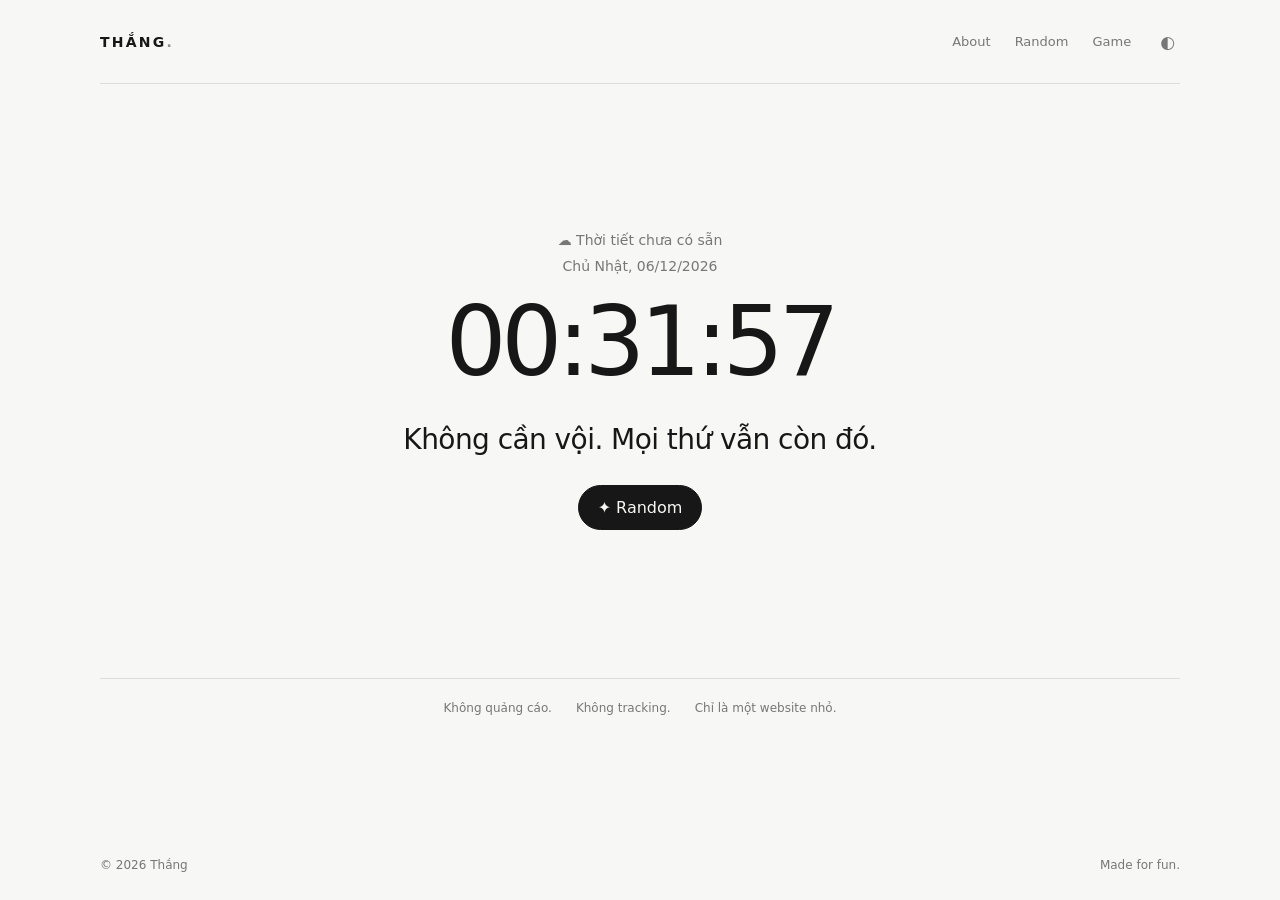
==== index.html @ 0d557f8f "Add files via upload" ====
<!doctype html>
<html lang="vi">
<head>
  <meta charset="utf-8">
  <meta name="viewport" content="width=device-width, initial-scale=1">
  <meta name="description" content="Một góc nhỏ trên Internet.">
  <meta name="theme-color" content="#f7f7f5">
  <title>Thắng — Một góc nhỏ trên Internet</title>
  <link rel="stylesheet" href="style.css">
</head>
<body>
  <div class="page-shell">
    <header class="topbar">
      <a class="logo" href="index.html">THẮNG<span>.</span></a>
      <nav>
        <a href="about.html">About</a>
        <a href="random.html">Random</a>
        <a href="game.html">Game</a>
        <button id="themeToggle" class="icon-btn" aria-label="Đổi giao diện">◐</button>
      </nav>
    </header>

    <main class="hero">
      <div class="weather" id="weather">Đang xem thời tiết…</div>
      <div class="date" id="date"></div>
      <div class="clock" id="clock">00:00:00</div>
      <p class="greeting" id="greeting"></p>
      <button class="primary-btn" id="randomGreeting">✦ Random</button>
    </main>

    <section class="quiet-note">
      <span>Không quảng cáo.</span>
      <span>Không tracking.</span>
      <span>Chỉ là một website nhỏ.</span>
    </section>

    <footer class="footer">
      <span>© <span id="year"></span> Thắng</span>
      <span>Made for fun.</span>
    </footer>
  </div>
  <script src="script.js"></script>
</body>
</html>
---- style.css ----
:root {
  --bg: #f7f7f5;
  --text: #171717;
  --muted: #777;
  --line: #deded9;
  --card: #fff;
  --accent: #171717;
  --shadow: 0 18px 60px rgba(0,0,0,.06);
}
:root.dark {
  --bg: #11110f;
  --text: #f3f3ef;
  --muted: #a5a5a0;
  --line: #30302c;
  --card: #191917;
  --accent: #f3f3ef;
  --shadow: 0 18px 60px rgba(0,0,0,.25);
}
* { box-sizing: border-box; }
html { scroll-behavior: smooth; }
body {
  margin: 0;
  min-height: 100vh;
  background: var(--bg);
  color: var(--text);
  font-family: Inter, ui-sans-serif, system-ui, -apple-system, BlinkMacSystemFont, "Segoe UI", sans-serif;
  transition: background .35s ease, color .35s ease;
}
a { color: inherit; text-decoration: none; }
button, input { font: inherit; }
.page-shell {
  width: min(1080px, calc(100% - 40px));
  min-height: 100vh;
  margin: auto;
  display: flex;
  flex-direction: column;
}
.topbar {
  height: 84px;
  display: flex;
  align-items: center;
  justify-content: space-between;
  border-bottom: 1px solid var(--line);
}
.logo {
  font-size: 14px;
  font-weight: 800;
  letter-spacing: .16em;
}
.logo span { opacity: .45; }
nav { display: flex; align-items: center; gap: 24px; }
nav a { font-size: 13px; color: var(--muted); transition: color .2s; }
nav a:hover, nav a.active { color: var(--text); }
.icon-btn {
  border: 0;
  background: transparent;
  color: var(--muted);
  cursor: pointer;
  padding: 5px;
  font-size: 17px;
}
.hero {
  min-height: 66vh;
  display: flex;
  flex-direction: column;
  align-items: center;
  justify-content: center;
  text-align: center;
  animation: appear .8s ease both;
}
.weather, .date { color: var(--muted); font-size: 14px; }
.date { margin-top: 10px; }
.clock {
  margin-top: 20px;
  font-size: clamp(48px, 10vw, 96px);
  line-height: 1;
  font-weight: 300;
  letter-spacing: -.055em;
  font-variant-numeric: tabular-nums;
}
.greeting {
  max-width: 600px;
  margin: 30px 20px 26px;
  min-height: 30px;
  font-size: clamp(20px, 3vw, 28px);
  line-height: 1.4;
  letter-spacing: -.02em;
}
.primary-btn, .secondary-btn {
  border-radius: 999px;
  padding: 12px 19px;
  cursor: pointer;
  transition: transform .2s, opacity .2s, background .2s;
}
.primary-btn {
  border: 1px solid var(--accent);
  background: var(--accent);
  color: var(--bg);
}
.primary-btn:hover, .secondary-btn:hover { transform: translateY(-2px); }
.secondary-btn {
  border: 1px solid var(--line);
  background: transparent;
  color: var(--text);
}
.quiet-note {
  border-top: 1px solid var(--line);
  padding: 22px 0;
  display: flex;
  gap: 24px;
  justify-content: center;
  color: var(--muted);
  font-size: 12px;
}
.footer {
  margin-top: auto;
  padding: 24px 0 28px;
  display: flex;
  justify-content: space-between;
  color: var(--muted);
  font-size: 12px;
}
.content {
  width: min(680px, 100%);
  padding: 110px 0 80px;
  margin: auto;
}
.eyebrow {
  font-size: 11px;
  letter-spacing: .18em;
  color: var(--muted);
  margin: 0 0 20px;
}
h1 {
  font-size: clamp(42px, 8vw, 72px);
  letter-spacing: -.055em;
  line-height: 1;
  margin: 0 0 35px;
  font-weight: 400;
}
.prose {
  color: var(--muted);
  font-size: 18px;
  line-height: 1.8;
  max-width: 590px;
}
.text-link {
  display: inline-block;
  margin-top: 48px;
  font-size: 14px;
  border-bottom: 1px solid var(--line);
  padding-bottom: 4px;
}
.random-page { text-align: center; }
.random-card {
  min-height: 310px;
  padding: 60px 30px;
  display: flex;
  flex-direction: column;
  justify-content: center;
  align-items: center;
  background: var(--card);
  border: 1px solid var(--line);
  border-radius: 24px;
  box-shadow: var(--shadow);
  margin-bottom: 26px;
}
.random-symbol { font-size: 42px; margin-bottom: 25px; }
.random-card p {
  margin: 0;
  font-size: clamp(21px, 4vw, 32px);
  line-height: 1.35;
  max-width: 560px;
}
.pop { animation: pop .45s ease both; }
.game-page { max-width: 680px; }
.muted { color: var(--muted); line-height: 1.6; }
.game-box {
  margin-top: 35px;
  padding: 28px;
  background: var(--card);
  border: 1px solid var(--line);
  border-radius: 22px;
  box-shadow: var(--shadow);
}
.game-box label { display: block; font-size: 13px; color: var(--muted); margin-bottom: 8px; }
.guess-row { display: flex; gap: 10px; }
.guess-row input {
  width: 100%;
  min-width: 0;
  border: 1px solid var(--line);
  background: var(--bg);
  color: var(--text);
  border-radius: 999px;
  padding: 12px 16px;
  outline: none;
}
.guess-row input:focus { border-color: var(--text); }
.game-message { min-height: 26px; margin: 25px 0 12px; }
.attempts, .best { color: var(--muted); font-size: 13px; }
.new-game {}
.error-page {
  flex: 1;
  min-height: calc(100vh - 84px);
  display: flex;
  flex-direction: column;
  justify-content: center;
  align-items: flex-start;
  padding-bottom: 80px;
}
.error-code {
  font-size: clamp(100px, 25vw, 240px);
  line-height: .8;
  letter-spacing: -.08em;
  font-weight: 200;
  color: var(--line);
}
.error-page h1 { margin: 45px 0 12px; font-size: clamp(30px, 5vw, 52px); }
.error-page p { color: var(--muted); margin: 0 0 28px; }
@keyframes appear { from { opacity: 0; transform: translateY(10px); } to { opacity: 1; transform: none; } }
@keyframes pop { from { opacity: 0; transform: translateY(7px) scale(.98); } to { opacity: 1; transform: none; } }
@media (max-width: 620px) {
  .page-shell { width: min(100% - 28px, 1080px); }
  .topbar { height: 70px; }
  nav { gap: 13px; }
  nav a { font-size: 12px; }
  .hero { min-height: 68vh; }
  .quiet-note { flex-direction: column; align-items: center; gap: 7px; }
  .footer { padding-bottom: 20px; }
  .content { padding: 70px 0 60px; }
  .game-box { padding: 20px; }
  .guess-row { flex-direction: column; }
  .guess-row .primary-btn { width: 100%; }
}
@media (prefers-reduced-motion: reduce) {
  *, *::before, *::after { animation-duration: .01ms !important; transition-duration: .01ms !important; }
}
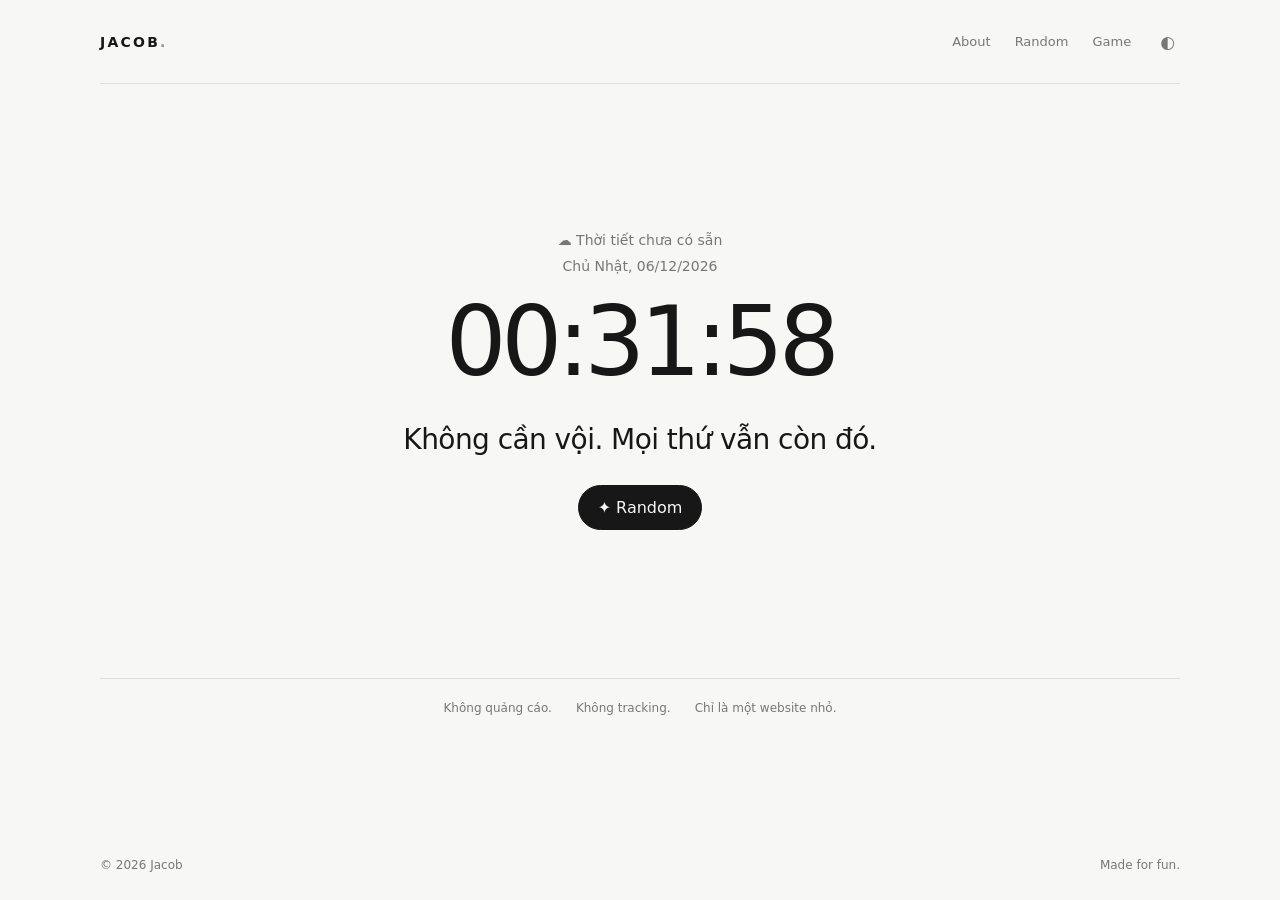
==== commit 40fde51a: "Update index.html" ====
--- a/index.html
+++ b/index.html
@@ -5,13 +5,13 @@
   <meta name="viewport" content="width=device-width, initial-scale=1">
   <meta name="description" content="Một góc nhỏ trên Internet.">
   <meta name="theme-color" content="#f7f7f5">
-  <title>Thắng — Một góc nhỏ trên Internet</title>
+  <title>Jacob — Một góc nhỏ trên Internet</title>
   <link rel="stylesheet" href="style.css">
 </head>
 <body>
   <div class="page-shell">
     <header class="topbar">
-      <a class="logo" href="index.html">THẮNG<span>.</span></a>
+      <a class="logo" href="index.html">JACOB<span>.</span></a>
       <nav>
         <a href="about.html">About</a>
         <a href="random.html">Random</a>
@@ -35,10 +35,10 @@
     </section>
 
     <footer class="footer">
-      <span>© <span id="year"></span> Thắng</span>
+      <span>© <span id="year"></span> Jacob</span>
       <span>Made for fun.</span>
     </footer>
   </div>
   <script src="script.js"></script>
 </body>
-</html>+</html>
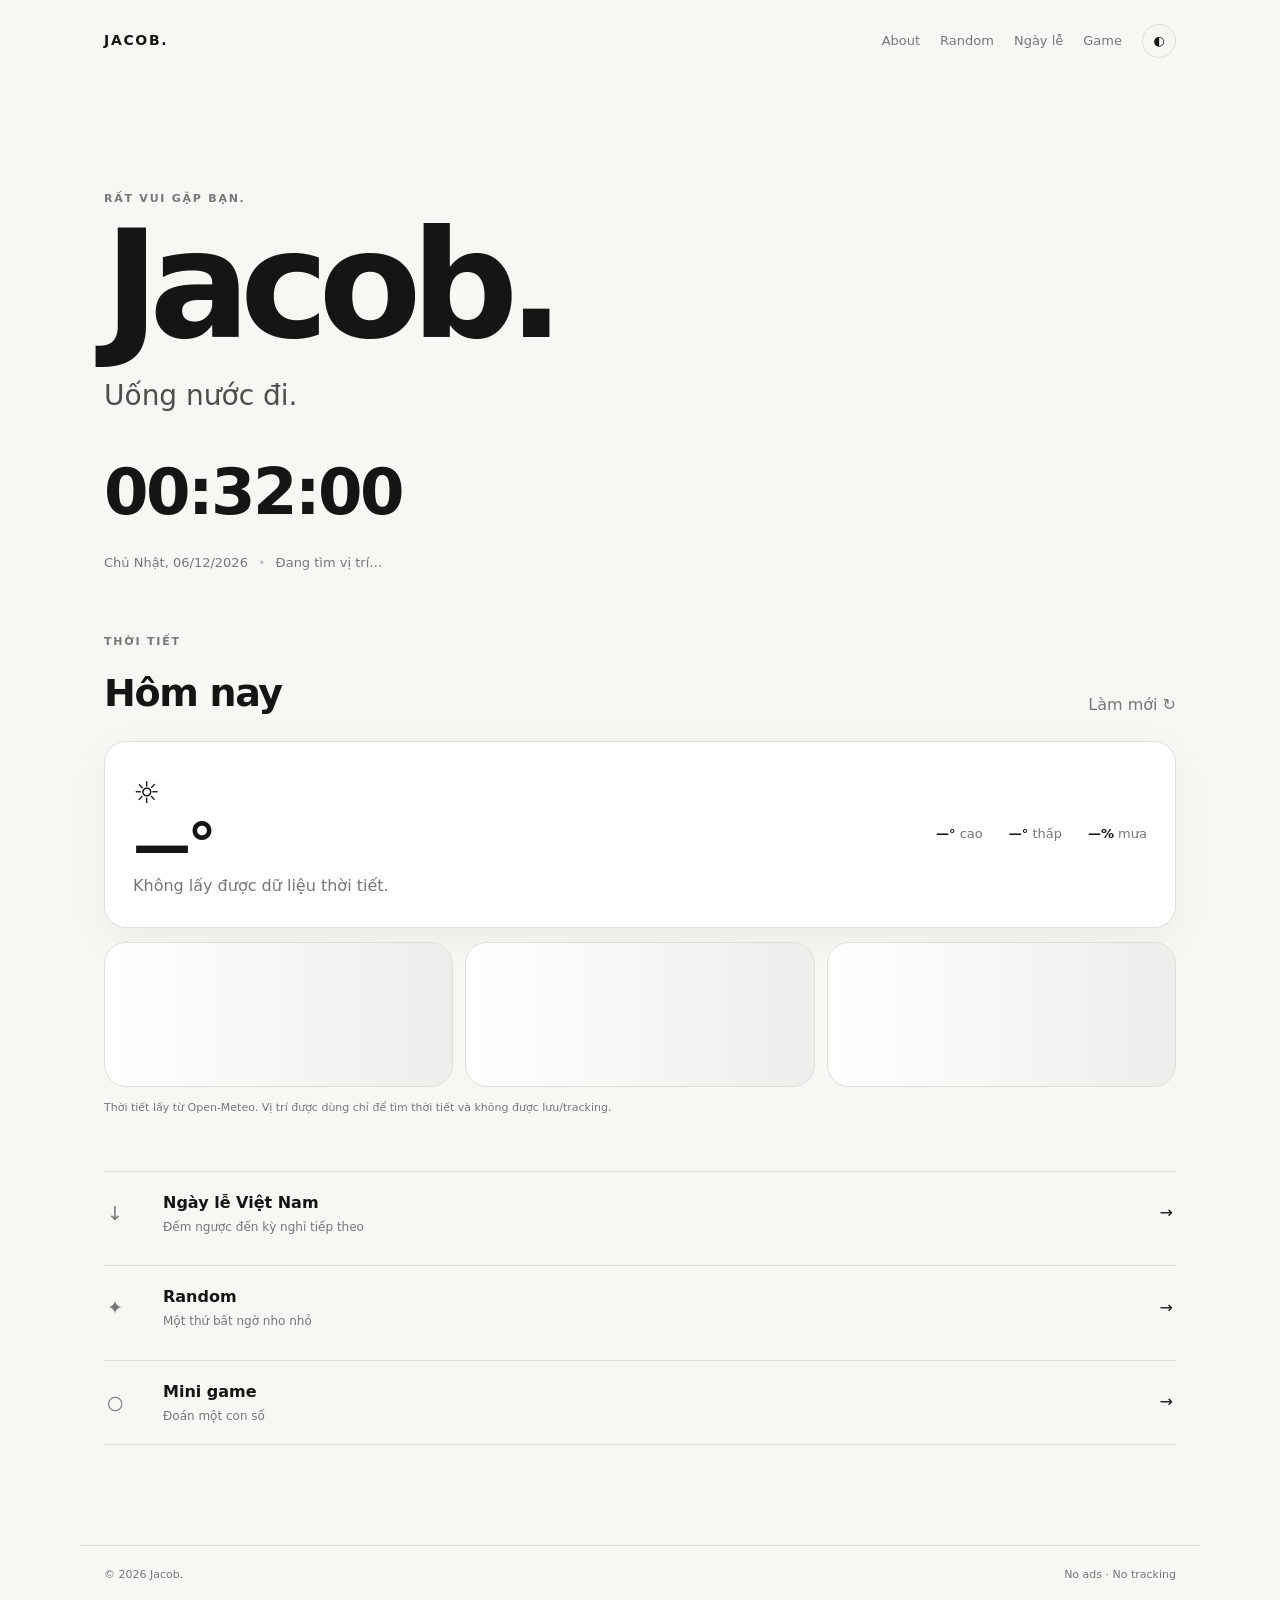
==== commit 5d732552: "Add files via upload" ====
--- a/index.html
+++ b/index.html
@@ -2,43 +2,91 @@
 <html lang="vi">
 <head>
   <meta charset="utf-8">
-  <meta name="viewport" content="width=device-width, initial-scale=1">
-  <meta name="description" content="Một góc nhỏ trên Internet.">
-  <meta name="theme-color" content="#f7f7f5">
-  <title>Jacob — Một góc nhỏ trên Internet</title>
+  <meta name="viewport" content="width=device-width,initial-scale=1">
+  <meta name="theme-color" content="#f7f7f4">
+  <meta name="description" content="Jacob — một góc nhỏ trên Internet.">
+  <meta property="og:title" content="Jacob.">
+  <meta property="og:description" content="Một góc nhỏ trên Internet.">
+  <title>Jacob.</title>
   <link rel="stylesheet" href="style.css">
 </head>
-<body>
-  <div class="page-shell">
-    <header class="topbar">
-      <a class="logo" href="index.html">JACOB<span>.</span></a>
-      <nav>
-        <a href="about.html">About</a>
-        <a href="random.html">Random</a>
-        <a href="game.html">Game</a>
-        <button id="themeToggle" class="icon-btn" aria-label="Đổi giao diện">◐</button>
-      </nav>
-    </header>
+<body data-page="home">
+  <header class="site-header">
+    <a class="brand" href="index.html" aria-label="Trang chủ">JACOB.</a>
+    <nav class="nav" aria-label="Điều hướng">
+      <a href="about.html">About</a>
+      <a href="random.html">Random</a>
+      <a href="holidays.html">Ngày lễ</a>
+      <a href="game.html">Game</a>
+      <button id="themeToggle" class="icon-btn" type="button" aria-label="Đổi giao diện">◐</button>
+    </nav>
+  </header>
 
-    <main class="hero">
-      <div class="weather" id="weather">Đang xem thời tiết…</div>
-      <div class="date" id="date"></div>
+  <main class="home">
+    <section class="hero reveal">
+      <p class="eyebrow" id="greeting">Xin chào.</p>
+      <h1>Jacob.</h1>
+      <p class="lead" id="dailyLine">Một góc nhỏ trên Internet.</p>
       <div class="clock" id="clock">00:00:00</div>
-      <p class="greeting" id="greeting"></p>
-      <button class="primary-btn" id="randomGreeting">✦ Random</button>
-    </main>
-
-    <section class="quiet-note">
-      <span>Không quảng cáo.</span>
-      <span>Không tracking.</span>
-      <span>Chỉ là một website nhỏ.</span>
+      <div class="meta-row">
+        <span id="dateText">—</span>
+        <span class="dot">•</span>
+        <span id="locationText">Đang tìm vị trí…</span>
+      </div>
     </section>
 
-    <footer class="footer">
-      <span>© <span id="year"></span> Jacob</span>
-      <span>Made for fun.</span>
-    </footer>
-  </div>
+    <section class="weather-section reveal delay-1">
+      <div class="section-heading">
+        <div>
+          <p class="eyebrow">Thời tiết</p>
+          <h2 id="weatherTitle">Hôm nay</h2>
+        </div>
+        <button id="refreshWeather" class="text-btn" type="button">Làm mới ↻</button>
+      </div>
+
+      <div class="weather-current card">
+        <div>
+          <div class="weather-icon" id="weatherIcon">☼</div>
+          <div class="current-temp" id="currentTemp">—°</div>
+          <div class="muted" id="currentSummary">Đang tải thời tiết…</div>
+        </div>
+        <div class="current-details">
+          <span><b id="currentHigh">—°</b> cao</span>
+          <span><b id="currentLow">—°</b> thấp</span>
+          <span><b id="rainChance">—%</b> mưa</span>
+        </div>
+      </div>
+
+      <div class="forecast-grid" id="forecastGrid" aria-live="polite">
+        <div class="skeleton"></div><div class="skeleton"></div><div class="skeleton"></div>
+      </div>
+      <p class="tiny-note">Thời tiết lấy từ Open-Meteo. Vị trí được dùng chỉ để tìm thời tiết và không được lưu/tracking.</p>
+    </section>
+
+    <section class="quick-links reveal delay-2">
+      <a class="link-card" href="holidays.html">
+        <span class="link-mark">↓</span>
+        <span><strong>Ngày lễ Việt Nam</strong><small>Đếm ngược đến kỳ nghỉ tiếp theo</small></span>
+        <span>→</span>
+      </a>
+      <a class="link-card" href="random.html">
+        <span class="link-mark">✦</span>
+        <span><strong>Random</strong><small>Một thứ bất ngờ nho nhỏ</small></span>
+        <span>→</span>
+      </a>
+      <a class="link-card" href="game.html">
+        <span class="link-mark">○</span>
+        <span><strong>Mini game</strong><small>Đoán một con số</small></span>
+        <span>→</span>
+      </a>
+    </section>
+  </main>
+
+  <footer class="site-footer">
+    <span>© <span id="year"></span> Jacob.</span>
+    <span>No ads · No tracking</span>
+  </footer>
+
   <script src="script.js"></script>
 </body>
 </html>
--- a/style.css
+++ b/style.css
@@ -1,237 +1,95 @@
-:root {
-  --bg: #f7f7f5;
-  --text: #171717;
-  --muted: #777;
-  --line: #deded9;
-  --card: #fff;
-  --accent: #171717;
-  --shadow: 0 18px 60px rgba(0,0,0,.06);
+:root{
+  --bg:#f7f7f4;--surface:#fff;--text:#151515;--muted:#777;--line:#deded8;
+  --accent:#151515;--shadow:0 12px 40px rgba(0,0,0,.05);--radius:22px;
 }
-:root.dark {
-  --bg: #11110f;
-  --text: #f3f3ef;
-  --muted: #a5a5a0;
-  --line: #30302c;
-  --card: #191917;
-  --accent: #f3f3ef;
-  --shadow: 0 18px 60px rgba(0,0,0,.25);
+*{box-sizing:border-box}
+html{scroll-behavior:smooth}
+body{margin:0;background:var(--bg);color:var(--text);font-family:Inter,ui-sans-serif,system-ui,-apple-system,BlinkMacSystemFont,"Segoe UI",sans-serif;line-height:1.55}
+a{color:inherit;text-decoration:none}
+button,input{font:inherit}
+button{cursor:pointer}
+.site-header{max-width:1120px;margin:auto;padding:24px 24px 18px;display:flex;align-items:center;justify-content:space-between;gap:24px}
+.brand{font-weight:800;letter-spacing:.12em;font-size:14px}
+.nav{display:flex;align-items:center;gap:20px;font-size:13px}
+.nav a{color:var(--muted);transition:color .2s}
+.nav a:hover,.nav a.active{color:var(--text)}
+.icon-btn{border:1px solid var(--line);background:transparent;border-radius:999px;width:34px;height:34px;color:var(--text)}
+.home,.page{max-width:1120px;margin:auto;padding:54px 24px 100px}
+.hero{min-height:54vh;display:flex;flex-direction:column;justify-content:center;padding:60px 0}
+.eyebrow{text-transform:uppercase;letter-spacing:.16em;font-size:11px;font-weight:700;color:var(--muted);margin:0 0 14px}
+.hero h1{font-size:clamp(64px,13vw,150px);letter-spacing:-.07em;line-height:.86;margin:0 0 24px;font-weight:800}
+.lead{font-size:clamp(18px,3vw,28px);max-width:620px;color:#4e4e4e;margin:0 0 26px}
+.clock{font-variant-numeric:tabular-nums;font-size:clamp(32px,6vw,64px);letter-spacing:-.04em;font-weight:600}
+.meta-row{display:flex;gap:10px;flex-wrap:wrap;color:var(--muted);font-size:13px;margin-top:10px}
+.dot{opacity:.4}
+.section-heading{display:flex;justify-content:space-between;align-items:end;gap:20px;margin-bottom:18px}
+.section-heading h2,.page h2{margin:0;font-size:clamp(25px,4vw,38px);letter-spacing:-.035em}
+.weather-current{display:flex;justify-content:space-between;align-items:center;gap:30px;padding:28px;margin-bottom:14px}
+.card{background:var(--surface);border:1px solid var(--line);border-radius:var(--radius);box-shadow:var(--shadow)}
+.weather-icon{font-size:30px}
+.current-temp{font-size:58px;font-weight:700;letter-spacing:-.06em;line-height:1}
+.current-details{display:flex;gap:26px;flex-wrap:wrap;color:var(--muted);font-size:13px}
+.current-details b{color:var(--text)}
+.muted{color:var(--muted)}
+.forecast-grid{display:grid;grid-template-columns:repeat(3,1fr);gap:12px}
+.forecast-card{padding:22px;min-height:145px}
+.forecast-day{font-weight:700;margin-bottom:12px}
+.forecast-icon{font-size:28px;margin-bottom:7px}
+.forecast-temp{font-size:18px;font-weight:700}
+.forecast-rain{font-size:12px;color:var(--muted);margin-top:6px}
+.skeleton{height:145px;border:1px solid var(--line);border-radius:var(--radius);background:linear-gradient(90deg,var(--surface),#ededeb,var(--surface));background-size:200% 100%;animation:shimmer 1.5s infinite}
+.tiny-note{font-size:11px;color:var(--muted);margin-top:12px}
+.text-btn{border:0;background:none;color:var(--muted);padding:5px 0}
+.text-btn:hover{color:var(--text)}
+.quick-links{display:grid;gap:10px;margin-top:55px}
+.link-card{display:grid;grid-template-columns:42px 1fr auto;align-items:center;gap:14px;border-top:1px solid var(--line);padding:19px 3px;transition:transform .2s}
+.link-card:last-child{border-bottom:1px solid var(--line)}
+.link-card:hover{transform:translateX(5px)}
+.link-card strong,.link-card small{display:block}
+.link-card small{color:var(--muted);font-size:12px;margin-top:2px}
+.link-mark{font-size:19px;color:var(--muted)}
+.site-footer{max-width:1120px;margin:auto;padding:20px 24px 30px;border-top:1px solid var(--line);display:flex;justify-content:space-between;color:var(--muted);font-size:11px}
+.page.narrow{max-width:780px}
+.page.center{text-align:center;min-height:72vh;display:grid;place-items:center}
+.large-copy{font-size:clamp(21px,3vw,30px);line-height:1.4;letter-spacing:-.025em;color:#444;max-width:760px}
+.large-copy.compact{font-size:17px;max-width:620px;margin-bottom:0}
+.note-card{margin:45px 0;padding:28px;border:1px solid var(--line);border-radius:var(--radius);background:var(--surface)}
+.note-card p{margin:5px 0;font-size:18px}
+.back-link{color:var(--muted);font-size:13px}
+.random-box{padding:55px 30px;max-width:680px;margin:auto}
+.random-symbol{font-size:35px}
+.random-box p{font-size:clamp(28px,5vw,50px);line-height:1.12;letter-spacing:-.04em;min-height:120px}
+.primary-btn{display:inline-flex;align-items:center;justify-content:center;border:0;background:var(--accent);color:var(--bg);padding:12px 19px;border-radius:999px;font-weight:700;transition:transform .2s,opacity .2s}
+.primary-btn:hover{transform:translateY(-2px);opacity:.88}
+.game-box{padding:30px;max-width:460px;margin:auto}
+.game-box input{width:130px;text-align:center;border:1px solid var(--line);background:var(--bg);border-radius:14px;padding:13px;margin-right:6px;outline:none}
+.game-message{min-height:30px;margin:24px 0 10px;color:var(--muted)}
+.hidden{display:none}
+.holiday-heading{align-items:start;margin-bottom:35px}
+.holiday-hero{padding:38px;margin-bottom:50px}
+.holiday-hero h2{font-size:clamp(30px,5vw,54px);letter-spacing:-.05em;margin:0 0 12px}
+.countdown{font-variant-numeric:tabular-nums;font-size:clamp(30px,6vw,66px);font-weight:800;letter-spacing:-.055em;margin:18px 0}
+.holiday-list{display:grid;gap:10px}
+.holiday-item{display:grid;grid-template-columns:1fr auto;gap:20px;align-items:center;padding:20px 3px;border-top:1px solid var(--line)}
+.holiday-item:last-child{border-bottom:1px solid var(--line)}
+.holiday-name{font-weight:700}
+.holiday-date{color:var(--muted);font-size:13px}
+.holiday-days{font-size:13px;color:var(--muted);text-align:right}
+.error-page{min-height:100vh;display:grid;place-items:center;padding:30px}
+.error-page h1{font-size:clamp(42px,8vw,80px);line-height:.95;letter-spacing:-.06em;max-width:700px;margin:0 0 20px}
+.inline-btn{margin-top:15px}
+.reveal{animation:rise .65s both}
+.delay-1{animation-delay:.08s}.delay-2{animation-delay:.16s}
+@keyframes rise{from{opacity:0;transform:translateY(12px)}to{opacity:1;transform:none}}
+@keyframes shimmer{to{background-position:-200% 0}}
+body.dark{--bg:#11110f;--surface:#191917;--text:#f2f2ed;--muted:#999993;--line:#30302c;--accent:#f2f2ed}
+body.dark .lead,body.dark .large-copy{color:#c2c2bc}
+@media(max-width:700px){
+  .site-header{padding:18px 18px 10px;align-items:flex-start}.nav{gap:12px;flex-wrap:wrap;justify-content:flex-end}.nav a{font-size:12px}
+  .home,.page{padding:35px 18px 75px}.hero{min-height:52vh;padding:35px 0}.hero h1{font-size:70px}
+  .weather-current{align-items:flex-start;flex-direction:column}.current-details{gap:14px}
+  .forecast-grid{grid-template-columns:1fr}
+  .forecast-card{min-height:auto;display:grid;grid-template-columns:1fr auto auto;align-items:center;gap:10px}.forecast-day{margin:0}.forecast-icon{margin:0}.forecast-rain{margin:0}
+  .site-footer{padding-left:18px;padding-right:18px;gap:10px;flex-direction:column}
+  .holiday-item{grid-template-columns:1fr}.holiday-days{text-align:left}
 }
-* { box-sizing: border-box; }
-html { scroll-behavior: smooth; }
-body {
-  margin: 0;
-  min-height: 100vh;
-  background: var(--bg);
-  color: var(--text);
-  font-family: Inter, ui-sans-serif, system-ui, -apple-system, BlinkMacSystemFont, "Segoe UI", sans-serif;
-  transition: background .35s ease, color .35s ease;
-}
-a { color: inherit; text-decoration: none; }
-button, input { font: inherit; }
-.page-shell {
-  width: min(1080px, calc(100% - 40px));
-  min-height: 100vh;
-  margin: auto;
-  display: flex;
-  flex-direction: column;
-}
-.topbar {
-  height: 84px;
-  display: flex;
-  align-items: center;
-  justify-content: space-between;
-  border-bottom: 1px solid var(--line);
-}
-.logo {
-  font-size: 14px;
-  font-weight: 800;
-  letter-spacing: .16em;
-}
-.logo span { opacity: .45; }
-nav { display: flex; align-items: center; gap: 24px; }
-nav a { font-size: 13px; color: var(--muted); transition: color .2s; }
-nav a:hover, nav a.active { color: var(--text); }
-.icon-btn {
-  border: 0;
-  background: transparent;
-  color: var(--muted);
-  cursor: pointer;
-  padding: 5px;
-  font-size: 17px;
-}
-.hero {
-  min-height: 66vh;
-  display: flex;
-  flex-direction: column;
-  align-items: center;
-  justify-content: center;
-  text-align: center;
-  animation: appear .8s ease both;
-}
-.weather, .date { color: var(--muted); font-size: 14px; }
-.date { margin-top: 10px; }
-.clock {
-  margin-top: 20px;
-  font-size: clamp(48px, 10vw, 96px);
-  line-height: 1;
-  font-weight: 300;
-  letter-spacing: -.055em;
-  font-variant-numeric: tabular-nums;
-}
-.greeting {
-  max-width: 600px;
-  margin: 30px 20px 26px;
-  min-height: 30px;
-  font-size: clamp(20px, 3vw, 28px);
-  line-height: 1.4;
-  letter-spacing: -.02em;
-}
-.primary-btn, .secondary-btn {
-  border-radius: 999px;
-  padding: 12px 19px;
-  cursor: pointer;
-  transition: transform .2s, opacity .2s, background .2s;
-}
-.primary-btn {
-  border: 1px solid var(--accent);
-  background: var(--accent);
-  color: var(--bg);
-}
-.primary-btn:hover, .secondary-btn:hover { transform: translateY(-2px); }
-.secondary-btn {
-  border: 1px solid var(--line);
-  background: transparent;
-  color: var(--text);
-}
-.quiet-note {
-  border-top: 1px solid var(--line);
-  padding: 22px 0;
-  display: flex;
-  gap: 24px;
-  justify-content: center;
-  color: var(--muted);
-  font-size: 12px;
-}
-.footer {
-  margin-top: auto;
-  padding: 24px 0 28px;
-  display: flex;
-  justify-content: space-between;
-  color: var(--muted);
-  font-size: 12px;
-}
-.content {
-  width: min(680px, 100%);
-  padding: 110px 0 80px;
-  margin: auto;
-}
-.eyebrow {
-  font-size: 11px;
-  letter-spacing: .18em;
-  color: var(--muted);
-  margin: 0 0 20px;
-}
-h1 {
-  font-size: clamp(42px, 8vw, 72px);
-  letter-spacing: -.055em;
-  line-height: 1;
-  margin: 0 0 35px;
-  font-weight: 400;
-}
-.prose {
-  color: var(--muted);
-  font-size: 18px;
-  line-height: 1.8;
-  max-width: 590px;
-}
-.text-link {
-  display: inline-block;
-  margin-top: 48px;
-  font-size: 14px;
-  border-bottom: 1px solid var(--line);
-  padding-bottom: 4px;
-}
-.random-page { text-align: center; }
-.random-card {
-  min-height: 310px;
-  padding: 60px 30px;
-  display: flex;
-  flex-direction: column;
-  justify-content: center;
-  align-items: center;
-  background: var(--card);
-  border: 1px solid var(--line);
-  border-radius: 24px;
-  box-shadow: var(--shadow);
-  margin-bottom: 26px;
-}
-.random-symbol { font-size: 42px; margin-bottom: 25px; }
-.random-card p {
-  margin: 0;
-  font-size: clamp(21px, 4vw, 32px);
-  line-height: 1.35;
-  max-width: 560px;
-}
-.pop { animation: pop .45s ease both; }
-.game-page { max-width: 680px; }
-.muted { color: var(--muted); line-height: 1.6; }
-.game-box {
-  margin-top: 35px;
-  padding: 28px;
-  background: var(--card);
-  border: 1px solid var(--line);
-  border-radius: 22px;
-  box-shadow: var(--shadow);
-}
-.game-box label { display: block; font-size: 13px; color: var(--muted); margin-bottom: 8px; }
-.guess-row { display: flex; gap: 10px; }
-.guess-row input {
-  width: 100%;
-  min-width: 0;
-  border: 1px solid var(--line);
-  background: var(--bg);
-  color: var(--text);
-  border-radius: 999px;
-  padding: 12px 16px;
-  outline: none;
-}
-.guess-row input:focus { border-color: var(--text); }
-.game-message { min-height: 26px; margin: 25px 0 12px; }
-.attempts, .best { color: var(--muted); font-size: 13px; }
-.new-game {}
-.error-page {
-  flex: 1;
-  min-height: calc(100vh - 84px);
-  display: flex;
-  flex-direction: column;
-  justify-content: center;
-  align-items: flex-start;
-  padding-bottom: 80px;
-}
-.error-code {
-  font-size: clamp(100px, 25vw, 240px);
-  line-height: .8;
-  letter-spacing: -.08em;
-  font-weight: 200;
-  color: var(--line);
-}
-.error-page h1 { margin: 45px 0 12px; font-size: clamp(30px, 5vw, 52px); }
-.error-page p { color: var(--muted); margin: 0 0 28px; }
-@keyframes appear { from { opacity: 0; transform: translateY(10px); } to { opacity: 1; transform: none; } }
-@keyframes pop { from { opacity: 0; transform: translateY(7px) scale(.98); } to { opacity: 1; transform: none; } }
-@media (max-width: 620px) {
-  .page-shell { width: min(100% - 28px, 1080px); }
-  .topbar { height: 70px; }
-  nav { gap: 13px; }
-  nav a { font-size: 12px; }
-  .hero { min-height: 68vh; }
-  .quiet-note { flex-direction: column; align-items: center; gap: 7px; }
-  .footer { padding-bottom: 20px; }
-  .content { padding: 70px 0 60px; }
-  .game-box { padding: 20px; }
-  .guess-row { flex-direction: column; }
-  .guess-row .primary-btn { width: 100%; }
-}
-@media (prefers-reduced-motion: reduce) {
-  *, *::before, *::after { animation-duration: .01ms !important; transition-duration: .01ms !important; }
-}
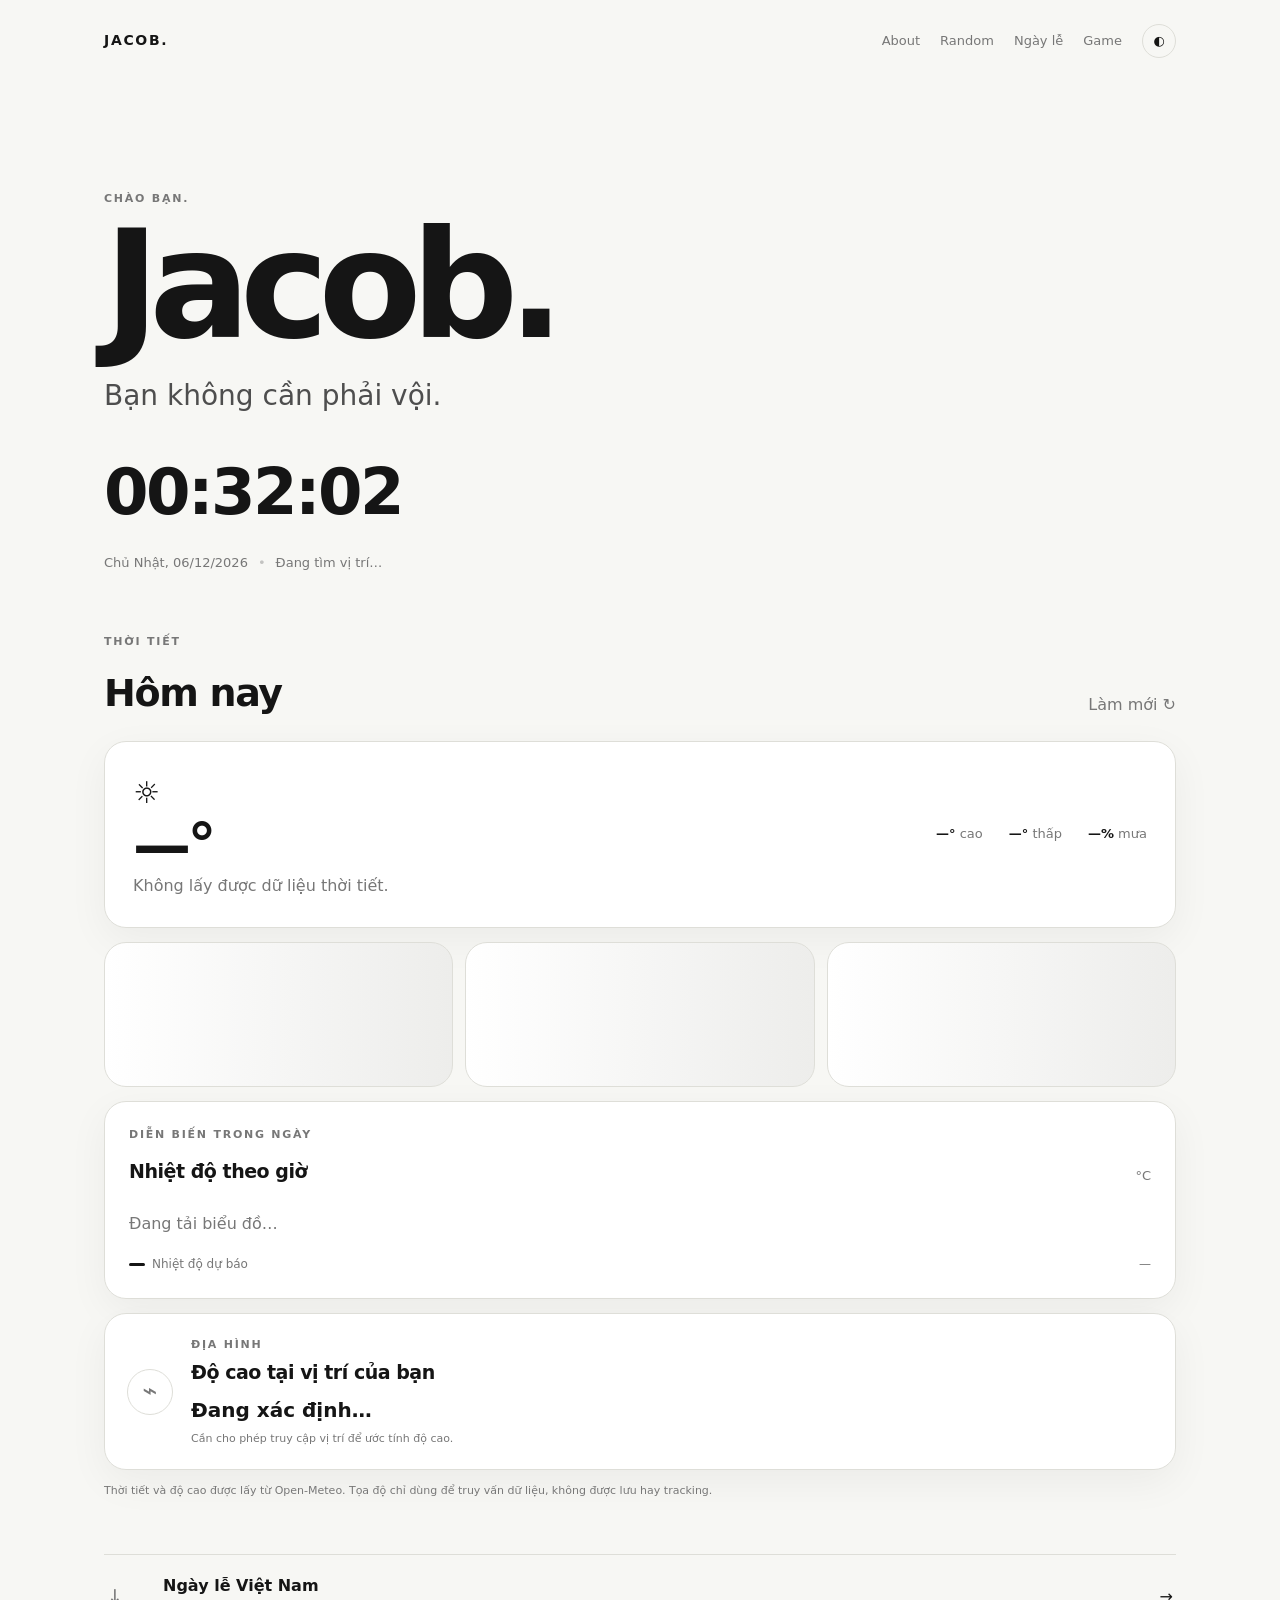
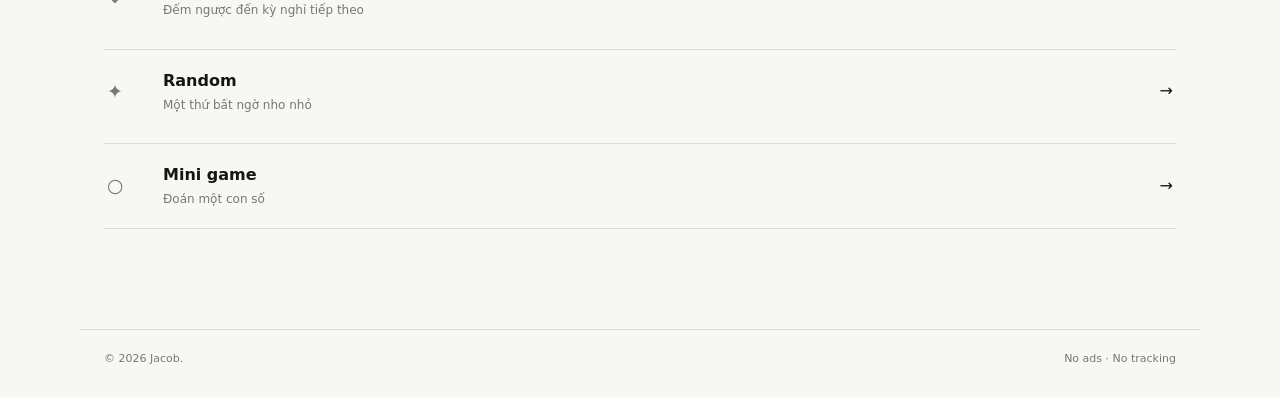
==== commit dc47460f: "Add files via upload" ====
--- a/index.html
+++ b/index.html
@@ -60,7 +60,26 @@
       <div class="forecast-grid" id="forecastGrid" aria-live="polite">
         <div class="skeleton"></div><div class="skeleton"></div><div class="skeleton"></div>
       </div>
-      <p class="tiny-note">Thời tiết lấy từ Open-Meteo. Vị trí được dùng chỉ để tìm thời tiết và không được lưu/tracking.</p>
+
+      <section class="hourly-card card" aria-labelledby="hourlyTitle">
+        <div class="section-heading chart-heading">
+          <div>
+            <p class="eyebrow">Diễn biến trong ngày</p>
+            <h3 id="hourlyTitle">Nhiệt độ theo giờ</h3>
+          </div>
+          <span class="chart-unit">°C</span>
+        </div>
+        <div id="hourlyChart" class="hourly-chart" role="img" aria-label="Biểu đồ nhiệt độ theo giờ hôm nay">
+          <p class="muted">Đang tải biểu đồ…</p>
+        </div>
+        <div class="chart-legend"><span><i></i> Nhiệt độ dự báo</span><span id="chartRange">—</span></div>
+      </section>
+
+      <div class="elevation-card card">
+        <div class="elevation-symbol" aria-hidden="true">⌁</div>
+        <div><p class="eyebrow">Địa hình</p><h3>Độ cao tại vị trí của bạn</h3><p id="elevationValue" class="elevation-value">Đang xác định…</p><p id="elevationNote" class="tiny-note">Cần cho phép truy cập vị trí để ước tính độ cao.</p></div>
+      </div>
+      <p class="tiny-note">Thời tiết và độ cao được lấy từ Open-Meteo. Tọa độ chỉ dùng để truy vấn dữ liệu, không được lưu hay tracking.</p>
     </section>
 
     <section class="quick-links reveal delay-2">
--- a/style.css
+++ b/style.css
@@ -37,6 +37,26 @@
 .forecast-icon{font-size:28px;margin-bottom:7px}
 .forecast-temp{font-size:18px;font-weight:700}
 .forecast-rain{font-size:12px;color:var(--muted);margin-top:6px}
+.hourly-card{padding:24px;margin-top:14px}
+.chart-heading{margin-bottom:10px}
+.chart-heading h3,.elevation-card h3{margin:0;font-size:19px;letter-spacing:-.025em}
+.chart-unit{font-size:13px;color:var(--muted)}
+.hourly-chart{width:100%;min-width:0;overflow:hidden}
+.temperature-svg{display:block;width:100%;height:auto;overflow:visible}
+.chart-gridline{stroke:var(--line);stroke-width:1;stroke-dasharray:3 5}
+.chart-axis-label{fill:var(--muted);font-size:12px}
+.chart-line{fill:none;stroke:var(--text);stroke-width:2.8;stroke-linecap:round;stroke-linejoin:round;vector-effect:non-scaling-stroke}
+.chart-dot{fill:var(--text);stroke:var(--surface);stroke-width:1.5}
+.chart-fill-top{stop-color:var(--text);stop-opacity:.15}
+.chart-fill-bottom{stop-color:var(--text);stop-opacity:0}
+.chart-legend{display:flex;justify-content:space-between;gap:12px;flex-wrap:wrap;color:var(--muted);font-size:12px;margin-top:2px}
+.chart-legend span:first-child{display:flex;align-items:center;gap:7px}
+.chart-legend i{display:inline-block;width:16px;height:3px;border-radius:4px;background:var(--text)}
+.elevation-card{display:flex;align-items:center;gap:18px;padding:22px;margin-top:14px}
+.elevation-symbol{display:grid;place-items:center;flex:0 0 46px;height:46px;border:1px solid var(--line);border-radius:50%;font-size:25px;color:var(--muted)}
+.elevation-card .eyebrow{margin:0 0 5px}
+.elevation-value{font-size:20px;font-weight:700;margin:8px 0 0}
+.elevation-card .tiny-note{margin:4px 0 0}
 .skeleton{height:145px;border:1px solid var(--line);border-radius:var(--radius);background:linear-gradient(90deg,var(--surface),#ededeb,var(--surface));background-size:200% 100%;animation:shimmer 1.5s infinite}
 .tiny-note{font-size:11px;color:var(--muted);margin-top:12px}
 .text-btn{border:0;background:none;color:var(--muted);padding:5px 0}
@@ -89,6 +109,7 @@
   .home,.page{padding:35px 18px 75px}.hero{min-height:52vh;padding:35px 0}.hero h1{font-size:70px}
   .weather-current{align-items:flex-start;flex-direction:column}.current-details{gap:14px}
   .forecast-grid{grid-template-columns:1fr}
+  .hourly-card{padding:17px 12px}.chart-axis-label{font-size:11px}.elevation-card{align-items:flex-start;padding:18px}.elevation-value{font-size:18px}
   .forecast-card{min-height:auto;display:grid;grid-template-columns:1fr auto auto;align-items:center;gap:10px}.forecast-day{margin:0}.forecast-icon{margin:0}.forecast-rain{margin:0}
   .site-footer{padding-left:18px;padding-right:18px;gap:10px;flex-direction:column}
   .holiday-item{grid-template-columns:1fr}.holiday-days{text-align:left}
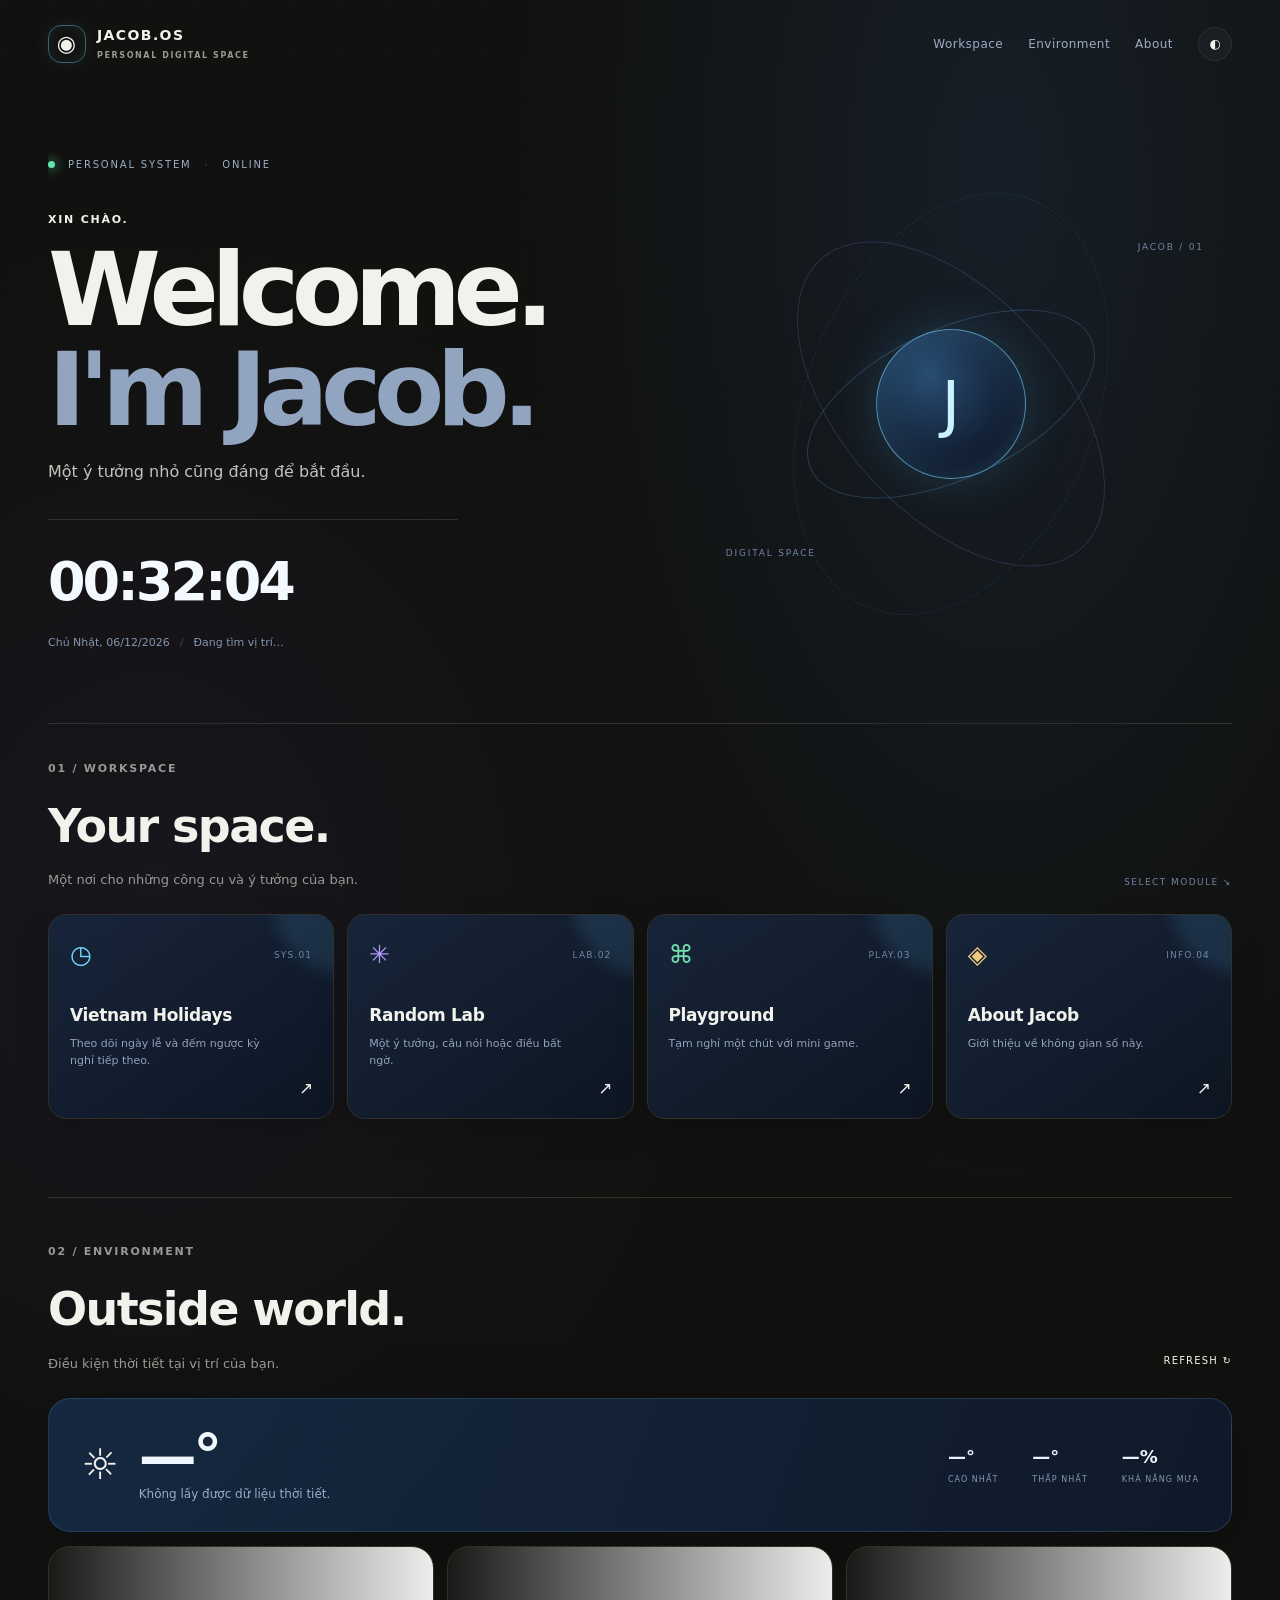
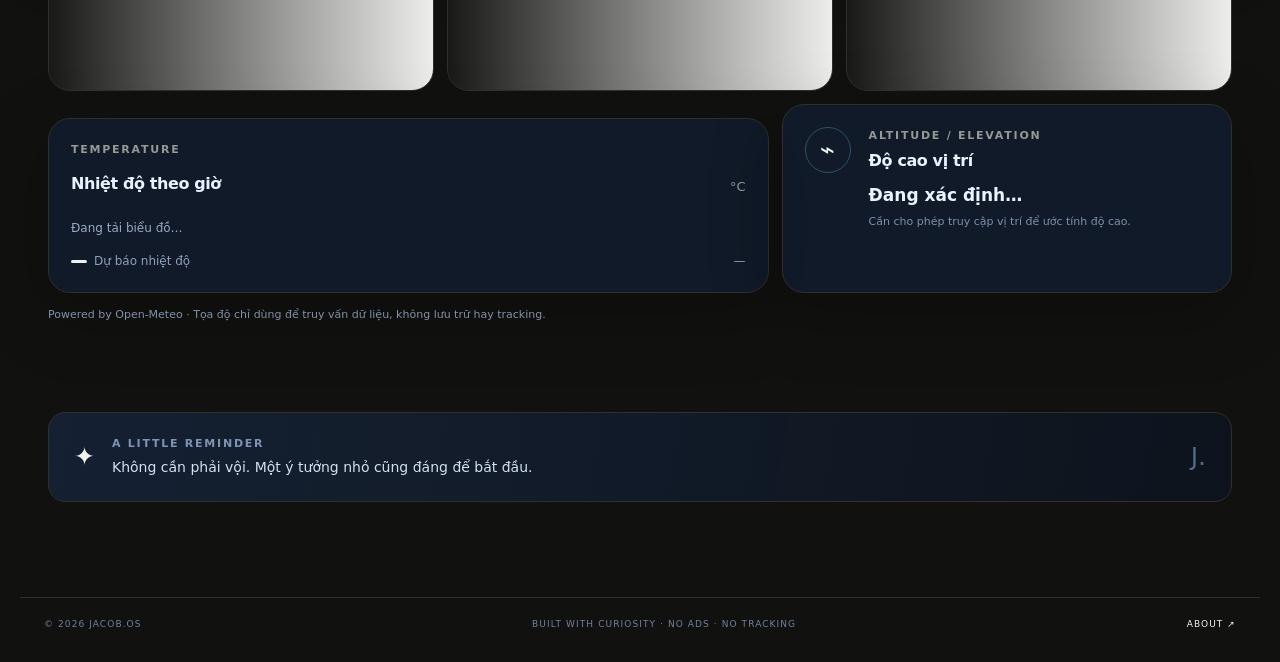
==== commit aa893a7f: "Add files via upload" ====
--- a/index.html
+++ b/index.html
@@ -1,111 +1,46 @@
 <!doctype html>
 <html lang="vi">
 <head>
-  <meta charset="utf-8">
-  <meta name="viewport" content="width=device-width,initial-scale=1">
-  <meta name="theme-color" content="#f7f7f4">
-  <meta name="description" content="Jacob — một góc nhỏ trên Internet.">
-  <meta property="og:title" content="Jacob.">
-  <meta property="og:description" content="Một góc nhỏ trên Internet.">
-  <title>Jacob.</title>
-  <link rel="stylesheet" href="style.css">
+  <meta charset="utf-8"><meta name="viewport" content="width=device-width,initial-scale=1">
+  <meta name="theme-color" content="#080d18"><meta name="description" content="Jacob OS — personal digital space.">
+  <meta property="og:title" content="Jacob OS"><meta property="og:description" content="A personal digital space by Jacob.">
+  <title>Jacob OS — Personal Digital Space</title><link rel="stylesheet" href="style.css">
 </head>
-<body data-page="home">
-  <header class="site-header">
-    <a class="brand" href="index.html" aria-label="Trang chủ">JACOB.</a>
-    <nav class="nav" aria-label="Điều hướng">
-      <a href="about.html">About</a>
-      <a href="random.html">Random</a>
-      <a href="holidays.html">Ngày lễ</a>
-      <a href="game.html">Game</a>
-      <button id="themeToggle" class="icon-btn" type="button" aria-label="Đổi giao diện">◐</button>
-    </nav>
+<body data-page="home" class="os-home">
+  <header class="site-header os-header">
+    <a class="brand os-brand" href="index.html"><span class="brand-orbit">◉</span><span>JACOB<span class="brand-muted">.OS</span><small>PERSONAL DIGITAL SPACE</small></span></a>
+    <nav class="nav os-nav" aria-label="Điều hướng"><a href="#workspace">Workspace</a><a href="#weather">Environment</a><a href="about.html">About</a><button id="themeToggle" class="icon-btn" type="button" aria-label="Đổi giao diện">◐</button></nav>
   </header>
+  <main class="home os-shell">
+    <section class="os-hero reveal">
+      <div class="hero-copy"><div class="system-status"><i></i> PERSONAL SYSTEM <span>·</span> ONLINE</div>
+        <p class="eyebrow" id="greeting">Xin chào.</p><h1>Welcome<span class="accent-dot">.</span><br><span class="hero-name">I'm Jacob.</span></h1>
+        <p class="lead" id="dailyLine">Một góc nhỏ trên Internet.</p>
+        <div class="hero-meta"><div class="clock" id="clock">00:00:00</div><div class="meta-row"><span id="dateText">—</span><span class="dot">/</span><span id="locationText">Đang tìm vị trí…</span></div></div>
+      </div>
+      <div class="orbital-art" aria-hidden="true"><div class="orbit orbit-one"></div><div class="orbit orbit-two"></div><div class="orbit orbit-three"></div><div class="core-glow"><span>J</span></div><div class="orbit-tag tag-top">JACOB / 01</div><div class="orbit-tag tag-bottom">DIGITAL SPACE</div></div>
+    </section>
 
-  <main class="home">
-    <section class="hero reveal">
-      <p class="eyebrow" id="greeting">Xin chào.</p>
-      <h1>Jacob.</h1>
-      <p class="lead" id="dailyLine">Một góc nhỏ trên Internet.</p>
-      <div class="clock" id="clock">00:00:00</div>
-      <div class="meta-row">
-        <span id="dateText">—</span>
-        <span class="dot">•</span>
-        <span id="locationText">Đang tìm vị trí…</span>
+    <section id="workspace" class="workspace-section reveal delay-1">
+      <div class="section-heading os-section-heading"><div><p class="eyebrow">01 / Workspace</p><h2>Your space<span class="accent-dot">.</span></h2><p class="section-subtitle">Một nơi cho những công cụ và ý tưởng của bạn.</p></div><span class="section-index">SELECT MODULE ↘</span></div>
+      <div class="module-grid">
+        <a class="module-card module-feature" href="holidays.html"><span class="module-top"><span class="module-icon">◷</span><span class="module-code">SYS.01</span></span><span class="module-title">Vietnam Holidays</span><span class="module-desc">Theo dõi ngày lễ và đếm ngược kỳ nghỉ tiếp theo.</span><span class="module-arrow">↗</span></a>
+        <a class="module-card" href="random.html"><span class="module-top"><span class="module-icon violet">✳</span><span class="module-code">LAB.02</span></span><span class="module-title">Random Lab</span><span class="module-desc">Một ý tưởng, câu nói hoặc điều bất ngờ.</span><span class="module-arrow">↗</span></a>
+        <a class="module-card" href="game.html"><span class="module-top"><span class="module-icon green">⌘</span><span class="module-code">PLAY.03</span></span><span class="module-title">Playground</span><span class="module-desc">Tạm nghỉ một chút với mini game.</span><span class="module-arrow">↗</span></a>
+        <a class="module-card" href="about.html"><span class="module-top"><span class="module-icon amber">◈</span><span class="module-code">INFO.04</span></span><span class="module-title">About Jacob</span><span class="module-desc">Giới thiệu về không gian số này.</span><span class="module-arrow">↗</span></a>
       </div>
     </section>
 
-    <section class="weather-section reveal delay-1">
-      <div class="section-heading">
-        <div>
-          <p class="eyebrow">Thời tiết</p>
-          <h2 id="weatherTitle">Hôm nay</h2>
-        </div>
-        <button id="refreshWeather" class="text-btn" type="button">Làm mới ↻</button>
-      </div>
-
-      <div class="weather-current card">
-        <div>
-          <div class="weather-icon" id="weatherIcon">☼</div>
-          <div class="current-temp" id="currentTemp">—°</div>
-          <div class="muted" id="currentSummary">Đang tải thời tiết…</div>
-        </div>
-        <div class="current-details">
-          <span><b id="currentHigh">—°</b> cao</span>
-          <span><b id="currentLow">—°</b> thấp</span>
-          <span><b id="rainChance">—%</b> mưa</span>
-        </div>
-      </div>
-
-      <div class="forecast-grid" id="forecastGrid" aria-live="polite">
-        <div class="skeleton"></div><div class="skeleton"></div><div class="skeleton"></div>
-      </div>
-
-      <section class="hourly-card card" aria-labelledby="hourlyTitle">
-        <div class="section-heading chart-heading">
-          <div>
-            <p class="eyebrow">Diễn biến trong ngày</p>
-            <h3 id="hourlyTitle">Nhiệt độ theo giờ</h3>
-          </div>
-          <span class="chart-unit">°C</span>
-        </div>
-        <div id="hourlyChart" class="hourly-chart" role="img" aria-label="Biểu đồ nhiệt độ theo giờ hôm nay">
-          <p class="muted">Đang tải biểu đồ…</p>
-        </div>
-        <div class="chart-legend"><span><i></i> Nhiệt độ dự báo</span><span id="chartRange">—</span></div>
-      </section>
-
-      <div class="elevation-card card">
-        <div class="elevation-symbol" aria-hidden="true">⌁</div>
-        <div><p class="eyebrow">Địa hình</p><h3>Độ cao tại vị trí của bạn</h3><p id="elevationValue" class="elevation-value">Đang xác định…</p><p id="elevationNote" class="tiny-note">Cần cho phép truy cập vị trí để ước tính độ cao.</p></div>
-      </div>
-      <p class="tiny-note">Thời tiết và độ cao được lấy từ Open-Meteo. Tọa độ chỉ dùng để truy vấn dữ liệu, không được lưu hay tracking.</p>
+    <section id="weather" class="weather-section os-weather reveal delay-2">
+      <div class="section-heading os-section-heading"><div><p class="eyebrow">02 / Environment</p><h2>Outside world<span class="accent-dot">.</span></h2><p class="section-subtitle">Điều kiện thời tiết tại vị trí của bạn.</p></div><button id="refreshWeather" class="text-btn os-refresh" type="button">REFRESH ↻</button></div>
+      <div class="weather-current card os-weather-current"><div class="weather-main"><div class="weather-icon" id="weatherIcon">☼</div><div><div class="current-temp" id="currentTemp">—°</div><div class="muted" id="currentSummary">Đang tải thời tiết…</div></div></div><div class="current-details"><span><b id="currentHigh">—°</b><small>CAO NHẤT</small></span><span><b id="currentLow">—°</b><small>THẤP NHẤT</small></span><span><b id="rainChance">—%</b><small>KHẢ NĂNG MƯA</small></span></div></div>
+      <div class="forecast-grid" id="forecastGrid" aria-live="polite"><div class="skeleton"></div><div class="skeleton"></div><div class="skeleton"></div></div>
+      <div class="weather-lower"><section class="hourly-card card"><div class="section-heading chart-heading"><div><p class="eyebrow">TEMPERATURE</p><h3>Nhiệt độ theo giờ</h3></div><span class="chart-unit">°C</span></div><div id="hourlyChart" class="hourly-chart" role="img" aria-label="Biểu đồ nhiệt độ theo giờ hôm nay"><p class="muted">Đang tải biểu đồ…</p></div><div class="chart-legend"><span><i></i> Dự báo nhiệt độ</span><span id="chartRange">—</span></div></section>
+      <div class="elevation-card card"><div class="elevation-symbol">⌁</div><div><p class="eyebrow">ALTITUDE / ELEVATION</p><h3>Độ cao vị trí</h3><p id="elevationValue" class="elevation-value">Đang xác định…</p><p id="elevationNote" class="tiny-note">Cần cho phép truy cập vị trí để ước tính độ cao.</p></div></div></div>
+      <p class="tiny-note privacy-note">Powered by Open-Meteo · Tọa độ chỉ dùng để truy vấn dữ liệu, không lưu trữ hay tracking.</p>
     </section>
-
-    <section class="quick-links reveal delay-2">
-      <a class="link-card" href="holidays.html">
-        <span class="link-mark">↓</span>
-        <span><strong>Ngày lễ Việt Nam</strong><small>Đếm ngược đến kỳ nghỉ tiếp theo</small></span>
-        <span>→</span>
-      </a>
-      <a class="link-card" href="random.html">
-        <span class="link-mark">✦</span>
-        <span><strong>Random</strong><small>Một thứ bất ngờ nho nhỏ</small></span>
-        <span>→</span>
-      </a>
-      <a class="link-card" href="game.html">
-        <span class="link-mark">○</span>
-        <span><strong>Mini game</strong><small>Đoán một con số</small></span>
-        <span>→</span>
-      </a>
-    </section>
+    <section class="daily-note reveal"><span class="daily-note-icon">✦</span><div><p class="eyebrow">A LITTLE REMINDER</p><p>Không cần phải vội. Một ý tưởng nhỏ cũng đáng để bắt đầu.</p></div><span class="daily-note-mark">J.</span></section>
   </main>
-
-  <footer class="site-footer">
-    <span>© <span id="year"></span> Jacob.</span>
-    <span>No ads · No tracking</span>
-  </footer>
-
+  <footer class="site-footer os-footer"><span>© <span id="year"></span> JACOB.OS</span><span>BUILT WITH CURIOSITY · NO ADS · NO TRACKING</span><a href="about.html">ABOUT ↗</a></footer>
   <script src="script.js"></script>
-</body>
-</html>
+</body></html>
--- a/style.css
+++ b/style.css
@@ -114,3 +114,19 @@
   .site-footer{padding-left:18px;padding-right:18px;gap:10px;flex-direction:column}
   .holiday-item{grid-template-columns:1fr}.holiday-days{text-align:left}
 }
+
+
+/* JACOB OS 2.0 — Future OS visual layer */
+:root{--bg:#080d18;--surface:#101a2b;--text:#edf4ff;--muted:#8a9bb5;--line:rgba(147,177,218,.16);--accent:#71d9ff;--shadow:0 20px 70px rgba(0,0,0,.25);--radius:22px}
+body{background:radial-gradient(ellipse at 78% 8%,rgba(42,87,145,.19),transparent 34%),radial-gradient(ellipse at 12% 40%,rgba(90,62,151,.10),transparent 35%),var(--bg);color:var(--text);min-height:100vh}
+body:before{content:"";position:fixed;inset:0;pointer-events:none;opacity:.18;background-image:linear-gradient(rgba(124,161,211,.05) 1px,transparent 1px),linear-gradient(90deg,rgba(124,161,211,.05) 1px,transparent 1px);background-size:48px 48px;mask-image:linear-gradient(to bottom,black,transparent 85%);z-index:-1}
+.site-header.os-header{max-width:1240px;padding:25px 28px 18px}.os-brand{display:flex;align-items:center;gap:11px;letter-spacing:.1em;color:var(--text)}.os-brand small{display:block;color:var(--muted);font-size:8px;letter-spacing:.2em;margin-top:3px}.brand-orbit{display:grid;place-items:center;width:38px;height:38px;border:1px solid rgba(113,217,255,.4);border-radius:13px;color:var(--accent);font-size:22px;box-shadow:inset 0 0 18px rgba(113,217,255,.08),0 0 22px rgba(113,217,255,.08)}.brand-muted{color:var(--accent)}.os-nav{gap:25px}.os-nav a{color:#9eacc2;font-size:12px;letter-spacing:.04em}.os-nav a:hover{color:var(--accent)}.icon-btn{border-color:var(--line);color:var(--text);background:rgba(255,255,255,.03)}
+.os-shell{max-width:1240px;padding:28px 28px 85px}.os-hero{min-height:540px;display:grid;grid-template-columns:1.05fr .95fr;align-items:center;position:relative;padding:48px 0 72px;overflow:hidden}.hero-copy{position:relative;z-index:2}.system-status{font-size:10px;letter-spacing:.18em;color:#9bb0ca;margin-bottom:38px}.system-status i{display:inline-block;width:7px;height:7px;border-radius:50%;background:#63e6ae;box-shadow:0 0 12px #63e6ae;margin-right:8px}.system-status span{padding:0 8px;color:#4b607d}.os-hero .eyebrow{color:var(--accent);margin-bottom:12px}.os-hero h1{font-size:clamp(58px,8vw,104px);line-height:.98;letter-spacing:-.075em;margin:0 0 20px;font-weight:760}.hero-name{color:#91a5c1}.accent-dot{color:var(--accent)}.os-hero .lead{font-size:16px;color:#9aaac1;margin-bottom:34px}.hero-meta{border-top:1px solid var(--line);padding-top:20px;max-width:410px}.os-hero .clock{font-size:clamp(34px,4.5vw,54px);letter-spacing:-.055em;color:#f4f8ff}.os-hero .meta-row{font-size:11px;color:#8496b1}.orbital-art{height:390px;position:relative;display:grid;place-items:center}.core-glow{width:150px;height:150px;border-radius:50%;display:grid;place-items:center;background:radial-gradient(circle at 35% 30%,#284d73,#101a2c 68%);border:1px solid rgba(119,213,255,.6);box-shadow:0 0 50px rgba(76,177,240,.2),inset 0 0 35px rgba(113,217,255,.15);color:#c8f2ff;font-size:62px;font-weight:300;z-index:2}.orbit{position:absolute;border:1px solid rgba(113,190,255,.22);border-radius:50%;transform:rotate(-25deg)}.orbit-one{width:310px;height:150px}.orbit-two{width:390px;height:220px;transform:rotate(48deg);border-color:rgba(166,137,255,.2)}.orbit-three{width:440px;height:290px;transform:rotate(-68deg);border-style:dashed;opacity:.55}.orbit-tag{position:absolute;font-size:9px;letter-spacing:.2em;color:#7186a5}.tag-top{top:32px;right:5%}.tag-bottom{bottom:38px;left:10%}
+.os-section-heading{align-items:end;margin-bottom:24px}.os-section-heading h2{font-size:clamp(30px,4vw,46px);color:var(--text)}.section-subtitle{color:var(--muted);font-size:13px;margin:8px 0 0}.section-index{font-size:9px;letter-spacing:.16em;color:#7185a2}.workspace-section{padding:36px 0 78px;border-top:1px solid var(--line)}.module-grid{display:grid;grid-template-columns:repeat(4,1fr);gap:13px}.module-card{position:relative;min-height:205px;padding:21px;border:1px solid var(--line);border-radius:18px;background:linear-gradient(145deg,rgba(24,39,62,.88),rgba(13,22,37,.88));box-shadow:0 12px 35px rgba(0,0,0,.12);display:flex;flex-direction:column;transition:transform .25s,border-color .25s,box-shadow .25s;overflow:hidden}.module-card:before{content:"";position:absolute;width:150px;height:150px;right:-90px;top:-90px;border-radius:50%;background:rgba(101,197,255,.12);filter:blur(8px);transition:transform .3s}.module-card:hover{transform:translateY(-5px);border-color:rgba(113,217,255,.48);box-shadow:0 18px 45px rgba(0,0,0,.24),0 0 25px rgba(73,165,232,.07)}.module-card:hover:before{transform:scale(1.8)}.module-top{display:flex;justify-content:space-between;align-items:center;margin-bottom:27px}.module-icon{font-size:25px;color:#72d9ff}.module-icon.violet{color:#b39aff}.module-icon.green{color:#71dfb0}.module-icon.amber{color:#efc77e}.module-code{font-size:9px;letter-spacing:.13em;color:#7185a2}.module-title{font-size:17px;font-weight:700;letter-spacing:-.02em}.module-desc{font-size:11px;line-height:1.55;color:#91a2bb;margin-top:7px;max-width:210px}.module-arrow{position:absolute;right:20px;bottom:17px;color:var(--accent);font-size:17px}
+.os-weather{border-top:1px solid var(--line);padding:45px 0 20px}.os-refresh{font-size:10px;letter-spacing:.12em;color:var(--accent)}.os-weather-current{background:linear-gradient(110deg,rgba(22,42,67,.95),rgba(15,26,43,.92));border-color:rgba(113,190,255,.18);padding:28px 32px}.weather-main{display:flex;align-items:center;gap:20px}.weather-icon{font-size:42px;color:var(--accent)}.current-temp{font-size:58px;color:#f2f7ff}.os-weather .muted{font-size:12px;color:#9aabc3}.current-details{gap:34px}.current-details span{display:grid;gap:3px}.current-details b{font-size:18px;color:#eaf4ff}.current-details small{font-size:8px;letter-spacing:.13em;color:#8497b3}.forecast-grid{grid-template-columns:repeat(3,1fr);gap:13px}.forecast-card{background:rgba(17,29,47,.8);border-color:var(--line);padding:19px}.forecast-day{font-size:12px;color:#9eafc7}.forecast-icon{color:var(--accent)}.forecast-temp{font-size:17px;color:#e8f2ff}.forecast-rain{color:#8598b3}.weather-lower{display:grid;grid-template-columns:1.6fr 1fr;gap:13px;margin-top:13px}.hourly-card,.elevation-card{background:rgba(17,29,47,.82);border-color:var(--line);padding:22px}.chart-heading h3,.elevation-card h3{font-size:16px;color:#eaf2ff}.chart-line{stroke:var(--accent)}.chart-dot{fill:var(--accent);stroke:#132238}.chart-fill-top{stop-color:#71d9ff;stop-opacity:.22}.chart-legend{color:#8fa2bd}.chart-legend i{background:var(--accent)}.elevation-card{margin:0;align-items:flex-start}.elevation-symbol{border-color:rgba(113,217,255,.3);color:var(--accent)}.elevation-value{color:#eaf4ff;font-size:17px}.tiny-note{color:#7f92ae}.privacy-note{margin-top:13px}.daily-note{display:flex;align-items:center;gap:17px;margin:58px 0 10px;padding:22px 25px;border:1px solid var(--line);border-radius:17px;background:linear-gradient(100deg,rgba(22,37,60,.8),rgba(13,22,37,.65))}.daily-note-icon{font-size:25px;color:var(--accent)}.daily-note .eyebrow{margin:0 0 5px;color:#7f94b3}.daily-note p:last-child{margin:0;color:#d4e0f1;font-size:14px}.daily-note-mark{margin-left:auto;font-size:25px;color:#536986}.os-footer{max-width:1240px;border-color:var(--line);color:#71839f;font-size:9px;letter-spacing:.12em}.os-footer a{color:var(--accent)}
+/* Shared inner pages */
+body:not(.os-home) .site-header{max-width:1240px}body:not(.os-home) .page{max-width:1040px}body:not(.os-home) .page h1{color:var(--text)}body:not(.os-home) .large-copy{color:#aab9ce}body:not(.os-home) .card,body:not(.os-home) .note-card{background:rgba(17,29,47,.88);border-color:var(--line)}body:not(.os-home) .primary-btn{background:var(--accent);color:#07111d}body:not(.os-home) .game-box input{background:#0b1423;color:var(--text);border-color:var(--line)}body:not(.os-home) .holiday-item{border-color:var(--line)}body:not(.os-home) .holiday-name{color:var(--text)}body:not(.os-home) .random-box p{color:var(--text)}body:not(.os-home) .back-link{color:var(--accent)}
+body:not(.dark){--bg:#f3f6fb;--surface:#fff;--text:#172235;--muted:#64748b;--line:rgba(40,65,100,.16);background:#f3f6fb;color:#172235}body:not(.dark):before{opacity:.28}body:not(.dark) .module-card{background:linear-gradient(145deg,#fff,#edf3fa)}body:not(.dark) .module-title,body:not(.dark) .os-section-heading h2{color:#172235}body:not(.dark) .module-desc,body:not(.dark) .section-subtitle{color:#64748b}body:not(.dark) .os-weather-current,body:not(.dark) .forecast-card,body:not(.dark) .hourly-card,body:not(.dark) .elevation-card{background:#fff}body:not(.dark) .current-temp,body:not(.dark) .current-details b,body:not(.dark) .chart-heading h3,body:not(.dark) .elevation-card h3,body:not(.dark) .elevation-value{color:#172235}body:not(.dark) .daily-note{background:#fff}body:not(.dark) .daily-note p:last-child{color:#334155}body:not(.dark) .os-hero .lead{color:#64748b}body:not(.dark) .os-hero .clock{color:#172235}body:not(.dark) .hero-name{color:#71839d}body:not(.dark) .system-status{color:#64748b}body:not(.dark) .core-glow{color:#1b5677}body:not(.dark) .orbit-tag{color:#657c9b}
+@media(max-width:850px){.os-hero{grid-template-columns:1fr .7fr;min-height:470px}.orbital-art{transform:scale(.78);margin-left:-45px}.module-grid{grid-template-columns:repeat(2,1fr)}}
+@media(max-width:650px){.site-header.os-header{padding:18px 18px 10px;align-items:center}.os-nav{gap:12px}.os-nav a{font-size:10px}.os-shell{padding:22px 18px 65px}.os-hero{display:block;min-height:0;padding:48px 0 40px}.system-status{margin-bottom:28px}.os-hero h1{font-size:clamp(58px,15vw,82px)}.orbital-art{height:210px;transform:scale(.65);margin:-5px auto -15px}.workspace-section{padding:28px 0 55px}.module-grid{gap:9px}.module-card{min-height:180px;padding:15px}.module-top{margin-bottom:20px}.module-title{font-size:14px}.module-desc{font-size:10px}.section-index{display:none}.os-weather{padding-top:32px}.os-weather-current{padding:22px;gap:22px}.weather-main{gap:13px}.current-temp{font-size:48px}.current-details{gap:17px}.current-details b{font-size:16px}.current-details small{font-size:7px}.forecast-grid{grid-template-columns:1fr}.forecast-card{min-height:auto;display:grid;grid-template-columns:1fr auto auto;align-items:center;gap:10px}.forecast-day,.forecast-icon{margin:0}.weather-lower{grid-template-columns:1fr}.daily-note{margin-top:40px;padding:18px}.os-footer{padding:18px;gap:8px}.os-footer span:nth-child(2){line-height:1.6}}
+@media(prefers-reduced-motion:reduce){*,*:before,*:after{animation-duration:.01ms!important;transition-duration:.01ms!important;scroll-behavior:auto!important}}
